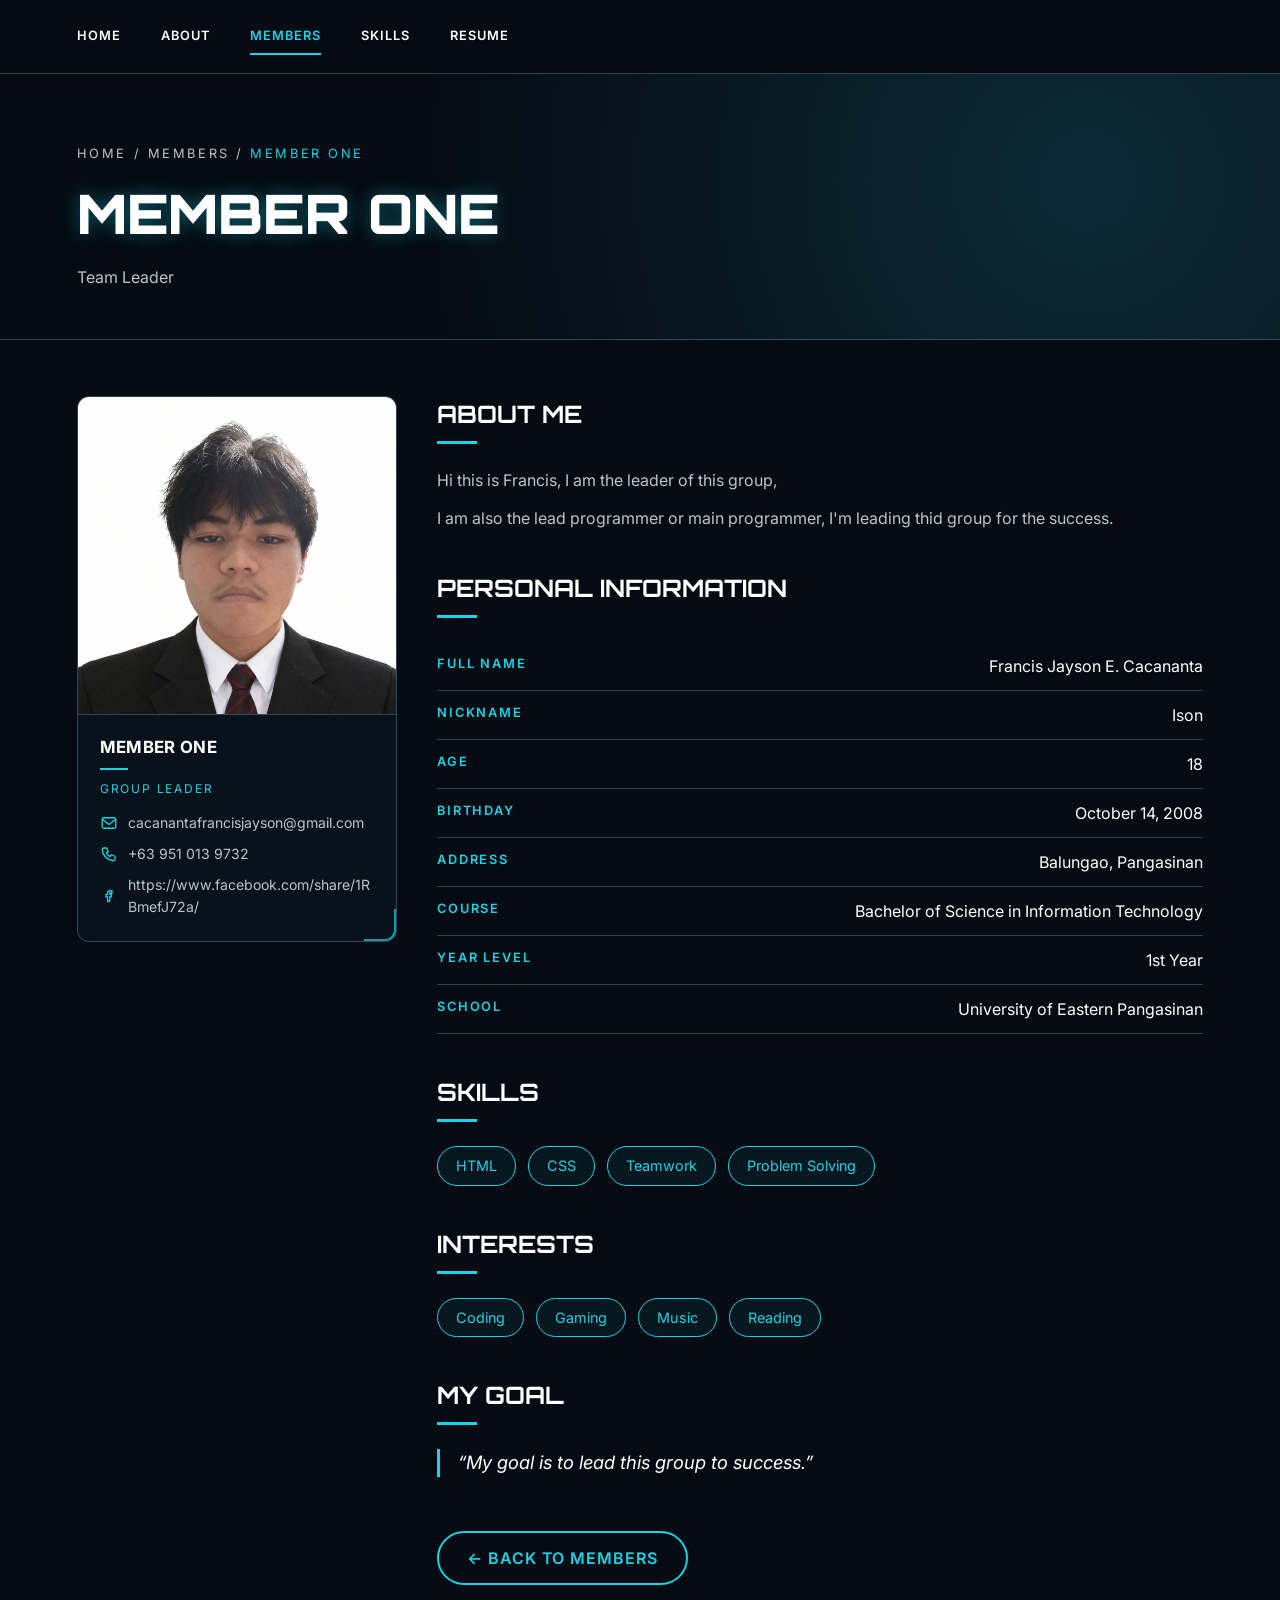
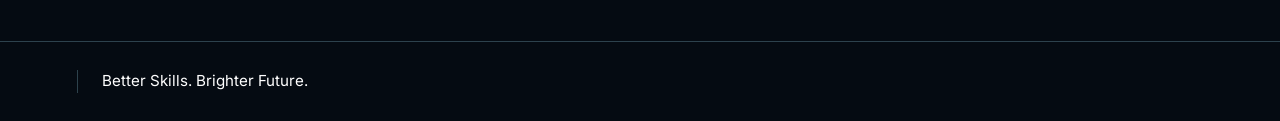
==== member1.html @ cbc36b00 "Add files via upload" ====
<!DOCTYPE html>
<html lang="en">
<head>
  <meta charset="UTF-8">
  <meta name="viewport" content="width=device-width, initial-scale=1">
  <title>Member One</title>
  <link rel="preconnect" href="https://fonts.googleapis.com">
  <link href="https://fonts.googleapis.com/css2?family=Inter:wght@400;500;600&family=Orbitron:wght@700;900&display=swap" rel="stylesheet">
  <link rel="stylesheet" href="mul.css">
</head>
<body>

  <!-- ============ PART 1: HEADER (same as the homepage) ============ -->
  <header class="site-header">

    <input type="checkbox" id="menu-toggle" class="menu-toggle">
    <label for="menu-toggle" class="menu-btn" aria-label="Toggle menu">&#9776;</label>
    <nav class="nav" id="nav">
      <a href="index.html">Home</a>
      <a href="about.html">About</a>
      <a class="active" href="members.html">Members</a>
      <a href="skills.html">Skills</a>
      <a href="resume.html">Resume</a>

    </nav>
  </header>

  <main>

    <!-- ============ PART 2: PAGE BANNER (name + role) ============ -->
    <section class="page-banner">
      <p class="crumbs">HOME / MEMBERS / <span>MEMBER ONE</span></p>
      <h1>MEMBER ONE</h1>
      <p class="banner-desc">Team Leader</p>
    </section>

    <section class="section profile">

      <!-- ============ PART 3: SIDE CARD (photo + contacts) ============ -->
      <aside class="card person profile-side">
        <!-- Photo: save the picture as images/member1.jpg -->
        <div class="photo" data-initials="MO">
          <div class="photo-img" style="background-image: url(nigk.jpg)"></div>
        </div>
        <div class="person-body">
          <h3>MEMBER ONE</h3>
          <p class="role">GROUP LEADER</p>
          <ul class="contact-list">
            <li><svg viewBox="0 0 24 24"><rect x="3" y="5" width="18" height="14" rx="2"/><path d="M3 7l9 7 9-7"/></svg><a href="mailto:member1@email.com">cacanantafrancisjayson@gmail.com</a></li>
            <li><svg viewBox="0 0 24 24"><path d="M5 4h4l2 5-2.5 1.5a11 11 0 0 0 5 5L15 13l5 2v4a2 2 0 0 1-2 2A16 16 0 0 1 3 6a2 2 0 0 1 2-2z"/></svg><a href="tel:+639000000000">+63 951 013 9732</a></li>
            <li><svg viewBox="0 0 24 24"><path d="M14 8h2V5h-2.5C11 5 10 6.5 10 8.5V10H8v3h2v6h3v-6h2l.5-3H13V8.7c0-.5.2-.7 1-.7z"/></svg><a href="https://facebook.com/">https://www.facebook.com/share/1RBmefJ72a/</a></li>
          </ul>
        </div>
      </aside>

      <div class="profile-main">

        <!-- ============ PART 4: ABOUT ME ============ -->
        <h2 class="section-title">ABOUT ME</h2>
        <p>
          Hi this is Francis, I am the leader of this group,
        </p>
        <p>
           I am also the lead programmer or main programmer, I'm leading thid group for the success.
        </p>

        <!-- ============ PART 5: PERSONAL INFORMATION (edit the right side) ============ -->
        <h2 class="section-title">PERSONAL INFORMATION</h2>
        <dl class="info-list">
          <div><dt>FULL NAME</dt><dd>Francis Jayson E. Cacananta</dd></div>
          <div><dt>NICKNAME</dt><dd>Ison</dd></div>
          <div><dt>AGE</dt><dd>18</dd></div>
          <div><dt>BIRTHDAY</dt><dd>October 14, 2008</dd></div>
          <div><dt>ADDRESS</dt><dd>Balungao, Pangasinan</dd></div>
          <div><dt>COURSE</dt><dd>Bachelor of Science in Information Technology</dd></div>
          <div><dt>YEAR LEVEL</dt><dd>1st Year</dd></div>
          <div><dt>SCHOOL</dt><dd>University of Eastern Pangasinan</dd></div>
        </dl>

        <!-- ============ PART 6: SKILLS ============ -->
        <h2 class="section-title">SKILLS</h2>
        <div class="chips">
          <span class="chip">HTML</span>
          <span class="chip">CSS</span>
          <span class="chip">Teamwork</span>
          <span class="chip">Problem Solving</span>
        </div>

        <!-- ============ PART 7: INTERESTS ============ -->
        <h2 class="section-title">INTERESTS</h2>
        <div class="chips">
          <span class="chip">Coding</span>
          <span class="chip">Gaming</span>
          <span class="chip">Music</span>
          <span class="chip">Reading</span>
        </div>

        <!-- ============ PART 8: MY GOAL ============ -->
        <h2 class="section-title">MY GOAL</h2>
        <p class="goal">&ldquo;My goal is to lead this group to success.&rdquo;</p>

        <a class="btn" href="members.html">&larr; BACK TO MEMBERS</a>
      </div>

    </section>

  </main>

  <!-- ============ PART 6: FOOTER (same as the homepage) ============ -->
  <footer class="site-footer">
    <div class="footer-left">

      <span class="footer-slogan">Better Skills. Brighter Future.</span>
    </div>

  </footer>

</body>
</html>
---- mul.css ----
/* =====================================================
   RM PORTFOLIO – style.css
   Edit PART 0 first (colors + fonts), then the rest.
   ===================================================== */

/* ---------- PART 0: COLORS & FONTS (change these first!) ---------- */
:root {
  --bg:        #050b12;   /* page background */
  --bg-card:   #07121b;   /* card background */
  --cyan:      #19d3e6;   /* main accent color */
  --text:      #ffffff;
  --muted:     #b9c6cf;   /* paragraph text */
  --border:    rgba(120, 170, 185, 0.35);
  --font-head: 'Orbitron', sans-serif;
  --font-body: 'Inter', Arial, sans-serif;
  --page-pad:  clamp(20px, 6vw, 96px); /* left/right spacing of the page */
}

/* ---------- PART 0.5: RESET ---------- */
* { box-sizing: border-box; margin: 0; padding: 0; }
body { background: var(--bg); color: var(--text); font-family: var(--font-body); line-height: 1.5; }
a { color: inherit; text-decoration: none; }
:focus-visible { outline: 2px solid var(--cyan); outline-offset: 3px; }


/* ---------- PART 1: HEADER ---------- */
.site-header {
  display: flex; align-items: center; justify-content: space-between;
  padding: 18px var(--page-pad);
  border-bottom: 1px solid var(--border);
  position: relative; z-index: 5;
}
.logo { display: flex; align-items: center; gap: 18px; }
.logo-mark {
  font-family: var(--font-head); font-weight: 900; font-size: 2rem;
  color: var(--cyan); letter-spacing: -2px;
}
.logo-text { font-size: 1rem; letter-spacing: 0.35em; }

.nav { display: flex; gap: 40px; }
.nav a {
  font-size: 0.8rem; font-weight: 600; letter-spacing: 0.08em; text-transform: uppercase;
  padding: 8px 0; border-bottom: 2px solid transparent;
}
.nav a:hover, .nav a.active { color: var(--cyan); border-color: var(--cyan); }

.menu-toggle { position: absolute; opacity: 0; pointer-events: none; }
.menu-toggle:focus-visible + .menu-btn { outline: 2px solid var(--cyan); outline-offset: 3px; }
.menu-btn { display: none; background: none; border: 1px solid var(--border); color: var(--cyan); font-size: 1.4rem; padding: 4px 12px; border-radius: 6px; cursor: pointer; user-select: none; }


/* ---------- PART 2: HERO ---------- */
.hero {
  position: relative; overflow: hidden;
  min-height: 430px; padding: 80px var(--page-pad);
  border-bottom: 1px solid var(--border);
  display: flex; align-items: center;
}
.hero-text { position: relative; z-index: 2; max-width: 640px; }
.hero-hello { letter-spacing: 0.3em; margin-bottom: 8px; }
.hero-tagline { letter-spacing: 0.25em; margin: 8px 0 22px; }
.hero-tagline span { color: var(--cyan); }
.hero-desc { color: var(--muted); max-width: 480px; margin-bottom: 28px; }

/* Glitch title – the shaking effect comes from ::before and ::after */
.glitch {
  position: relative; display: inline-block;
  font-family: var(--font-head); font-weight: 900;
  font-size: clamp(2.2rem, 7vw, 4.8rem); line-height: 1.1;
}
.glitch::before, .glitch::after {
  content: attr(data-text);
  position: absolute; inset: 0;
  opacity: 0.8;
}
.glitch::before { color: var(--cyan); animation: glitch-a 3s infinite steps(1); }
.glitch::after  { color: #7fefff;    animation: glitch-b 3s infinite steps(1); }
@keyframes glitch-a {
  0%, 88%, 100% { clip-path: inset(0 0 100% 0); transform: none; }
  90% { clip-path: inset(20% 0 55% 0); transform: translateX(-6px); }
  94% { clip-path: inset(60% 0 15% 0); transform: translateX(5px); }
}
@keyframes glitch-b {
  0%, 89%, 100% { clip-path: inset(0 0 100% 0); transform: none; }
  92% { clip-path: inset(45% 0 30% 0); transform: translateX(7px); }
  96% { clip-path: inset(10% 0 70% 0); transform: translateX(-4px); }
}

/* Button */
.btn {
  display: inline-block; padding: 13px 28px;
  border: 2px solid var(--cyan); border-radius: 999px;
  color: var(--cyan); font-weight: 600; letter-spacing: 0.06em;
  transition: background 0.2s, color 0.2s;
}
.btn:hover { background: var(--cyan); color: var(--bg); }

/* Hero picture (right side). Save your photo as images/laptop.jpg */
.hero-image {
  position: absolute; top: 0; right: 0; bottom: 0; width: 52%;
  background:
    linear-gradient(90deg, var(--bg) 0%, transparent 45%),
    url("images/laptop.jpg") center / cover no-repeat,
    radial-gradient(circle at 60% 50%, #0d2a36, var(--bg) 70%);
  clip-path: polygon(14% 0, 100% 0, 100% 100%, 0 100%);
}
.hero-image::after {                       /* the glowing cyan slash */
  content: ""; position: absolute; top: 0; bottom: 0; right: 12%;
  width: 6px; background: var(--cyan);
  transform: skewX(-18deg); box-shadow: 0 0 24px var(--cyan);
}

/* Small vertical text on the far right */
.hero-side {
  position: absolute; right: var(--page-pad); top: 50%; transform: translateY(-50%);
  z-index: 2; letter-spacing: 0.2em; color: var(--muted); line-height: 1.9;
  font-size: 0.95rem; text-align: left;
}


/* ---------- PART 3: CARDS ---------- */
.cards {
  display: grid; grid-template-columns: repeat(5, 1fr); gap: 24px;
  padding: 48px var(--page-pad);
}
.card {
  position: relative; display: flex; flex-direction: column;
  padding: 28px 24px; min-height: 310px;
  background: var(--bg-card); border: 1px solid var(--border); border-radius: 12px;
  transition: transform 0.2s, box-shadow 0.2s, border-color 0.2s;
}
.card:hover { transform: translateY(-4px); border-color: var(--cyan); box-shadow: 0 0 22px rgba(25, 211, 230, 0.25); }

/* corner decorations (top-left and bottom-right) */
.card::before, .card::after { content: ""; position: absolute; width: 30px; height: 30px; border: 0 solid var(--cyan); opacity: 0.7; }
.card::before { top: -1px; left: -1px; border-top-width: 3px; border-left-width: 3px; border-radius: 12px 0 0 0; }
.card::after  { bottom: -1px; right: -1px; border-bottom-width: 3px; border-right-width: 3px; border-radius: 0 0 12px 0; }

.icon { width: 44px; height: 44px; fill: none; stroke: var(--cyan); stroke-width: 1.6; stroke-linecap: round; stroke-linejoin: round; margin-bottom: 18px; }
.card h3 { font-size: 1.15rem; letter-spacing: 0.02em; padding-bottom: 12px; margin-bottom: 14px; position: relative; }
.card h3::after { content: ""; position: absolute; left: 0; bottom: 0; width: 28px; height: 2px; background: var(--cyan); }
.card p { color: var(--muted); font-size: 0.92rem; flex: 1; }
.card-link { color: var(--cyan); font-weight: 600; margin-top: 20px; }


/* ---------- PART 4: FOOTER ---------- */
.site-footer {
  display: flex; align-items: center; justify-content: space-between; flex-wrap: wrap; gap: 20px;
  padding: 28px var(--page-pad); border-top: 1px solid var(--border);
}
.footer-left { display: flex; align-items: center; gap: 24px; }
.footer-slogan { padding-left: 24px; border-left: 1px solid var(--border); font-size: 0.95rem; }
.socials { display: flex; gap: 16px; }
.socials a {
  width: 40px; height: 40px; display: grid; place-items: center;
  border: 1.5px solid var(--cyan); border-radius: 50%; color: var(--cyan);
  transition: background 0.2s, color 0.2s;
}
.socials a:hover { background: var(--cyan); color: var(--bg); }
.socials svg { width: 20px; height: 20px; fill: none; stroke: currentColor; stroke-width: 1.6; stroke-linecap: round; stroke-linejoin: round; }


/* ---------- PART 5: MOBILE / TABLET ---------- */
@media (max-width: 1100px) {
  .cards { grid-template-columns: repeat(2, 1fr); }
  .hero-side { display: none; }
  .hero-image { width: 100%; opacity: 0.35; clip-path: none; }
  .hero-image::after { display: none; }
}
@media (max-width: 800px) {
  .menu-btn { display: block; }
  .nav {
    display: none; position: absolute; top: 100%; left: 0; right: 0;
    flex-direction: column; gap: 0; background: var(--bg);
    border-bottom: 1px solid var(--border); padding: 8px var(--page-pad) 16px;
  }
  .menu-toggle:checked ~ .nav { display: flex; }
  .nav a { padding: 12px 0; }
}
@media (max-width: 560px) {
  .cards { grid-template-columns: 1fr; }
  .footer-slogan { border: 0; padding: 0; }
  .footer-left { flex-direction: column; align-items: flex-start; gap: 10px; }
}

/* Respect people who turn off animations */
@media (prefers-reduced-motion: reduce) {
  .glitch::before, .glitch::after { animation: none; }
  .card, .btn { transition: none; }
}


/* =====================================================
   ABOUT PAGE (used by about.html)
   ===================================================== */

/* ---------- Page banner (title area, reused on other pages) ---------- */
.page-banner {
  padding: 70px var(--page-pad) 50px;
  border-bottom: 1px solid var(--border);
  background: radial-gradient(circle at 85% 40%, #0d2a36, var(--bg) 60%);
}
.crumbs { letter-spacing: 0.2em; font-size: 0.8rem; color: var(--muted); margin-bottom: 10px; }
.crumbs span { color: var(--cyan); }
.page-banner h1 { font-family: var(--font-head); font-weight: 900; font-size: clamp(2rem, 5vw, 3.4rem); text-shadow: 0 0 18px rgba(25, 211, 230, 0.4); }
.banner-desc { color: var(--muted); margin-top: 10px; }

/* ---------- Sections (reused on other pages) ---------- */
.section { padding: 56px var(--page-pad) 20px; }
.section-title { font-family: var(--font-head); font-size: 1.5rem; padding-bottom: 12px; margin-bottom: 24px; position: relative; }
.section-title::after { content: ""; position: absolute; left: 0; bottom: 0; width: 40px; height: 3px; background: var(--cyan); }

/* ---------- Our story (text left, picture right) ---------- */
.story { display: grid; grid-template-columns: 1.2fr 1fr; gap: 48px; align-items: center; }
.story-text p { color: var(--muted); margin-bottom: 16px; }
.story-text .btn { margin-top: 8px; }
.story-image {
  min-height: 300px; border: 1px solid var(--border); border-radius: 12px;
  background:
    url("images/about.jpg") center / cover no-repeat,
    radial-gradient(circle at 50% 50%, #0d2a36, var(--bg-card) 75%);
  box-shadow: 0 0 22px rgba(25, 211, 230, 0.2);
}

/* ---------- 3 cards (reuses .card from the homepage) ---------- */
.cards-3 { display: grid; grid-template-columns: repeat(3, 1fr); gap: 24px; }
.cards-3 .card { min-height: 240px; }

/* ---------- Numbers ---------- */
.stats {
  display: grid; grid-template-columns: repeat(4, 1fr); text-align: center;
  margin: 40px var(--page-pad) 56px; padding: 28px 0;
  border-top: 1px solid var(--border); border-bottom: 1px solid var(--border);
}
.stat strong { display: block; font-family: var(--font-head); font-size: 2.2rem; color: var(--cyan); }
.stat span { letter-spacing: 0.2em; font-size: 0.8rem; color: var(--muted); }

/* ---------- About page on tablet / phone ---------- */
@media (max-width: 900px) {
  .story { grid-template-columns: 1fr; }
  .cards-3 { grid-template-columns: 1fr; }
  .stats { grid-template-columns: repeat(2, 1fr); row-gap: 24px; }
}


/* =====================================================
   MEMBERS, SKILLS, PROJECTS, CONTACT PAGES
   ===================================================== */

/* ---------- MEMBERS ---------- */
.members-grid { display: grid; grid-template-columns: repeat(auto-fill, minmax(220px, 1fr)); gap: 24px; }
.member { text-align: center; align-items: center; }
.avatar {
  width: 110px; height: 110px; border-radius: 50%; object-fit: cover; margin-bottom: 16px;
  border: 2px solid var(--cyan); box-shadow: 0 0 16px rgba(25, 211, 230, 0.35);
  background: radial-gradient(circle, #0d2a36, var(--bg-card));
  display: grid; place-items: center;
  font-family: var(--font-head); font-weight: 900; font-size: 1.8rem; color: var(--cyan);
}
.member h3 { padding-bottom: 12px; }
.member h3::after { left: 50%; transform: translateX(-50%); }   /* centers the small line */
.role { color: var(--cyan); font-size: 0.8rem; letter-spacing: 0.15em; margin-bottom: 10px; flex: 0 !important; }
.member-links { margin-top: 16px; font-size: 0.85rem; flex: 0 !important; }
.member-links a { color: var(--cyan); }
.member-links a:hover { text-decoration: underline; }

/* ---------- SKILLS ---------- */
.two-col { display: grid; grid-template-columns: 1fr 1fr; gap: 56px; }
.skill { margin-bottom: 22px; }
.skill-top { display: flex; justify-content: space-between; font-weight: 600; margin-bottom: 8px; }
.skill-top span:last-child { color: var(--cyan); }
.bar { height: 10px; border-radius: 999px; background: rgba(255, 255, 255, 0.06); border: 1px solid var(--border); overflow: hidden; }
.bar span { display: block; height: 100%; border-radius: 999px; background: linear-gradient(90deg, #0a8fa0, var(--cyan)); box-shadow: 0 0 10px var(--cyan); }
.chips { display: flex; flex-wrap: wrap; gap: 12px; }
.chip { padding: 8px 18px; border: 1px solid var(--cyan); border-radius: 999px; color: var(--cyan); font-size: 0.9rem; background: rgba(25, 211, 230, 0.06); }
.chip.small { padding: 3px 12px; font-size: 0.75rem; }

/* ---------- PROJECTS ---------- */
.projects-grid { display: grid; grid-template-columns: repeat(auto-fill, minmax(290px, 1fr)); gap: 24px; }
.card.project { padding: 0; overflow: hidden; }
.project-img { height: 170px; background-color: #0d2a36; background-size: cover; background-position: center; border-bottom: 1px solid var(--border); }
.project-body { padding: 22px 24px 26px; display: flex; flex-direction: column; flex: 1; }
.tags { display: flex; flex-wrap: wrap; gap: 8px; margin-top: 14px; }

/* ---------- CONTACT ---------- */

  width: 100%; padding: 12px 14px; font: inherit; color: var(--text);
  background: var(--bg-card); border: 1px solid var(--border); border-radius: 8px;
}

/* ---------- These pages on tablet / phone ---------- */
@media (max-width: 900px) {
  .two-col { grid-template-columns: 1fr; gap: 36px; }
}


/* =====================================================
   TEAM CONTACTS (contact.html) – photo + contacts under it
   ===================================================== */
.team-grid { display: grid; grid-template-columns: repeat(auto-fill, minmax(230px, 1fr)); gap: 24px; }
.card.person { padding: 0; overflow: hidden; min-height: 0; }

/* Square photo. If the picture is missing, the initials show instead. */
.photo {
  position: relative; aspect-ratio: 1 / 1; border-bottom: 1px solid var(--border);
  background: radial-gradient(circle, #0d2a36, var(--bg-card));
  display: grid; place-items: center;
}
.photo::before {
  content: attr(data-initials);
  font-family: var(--font-head); font-weight: 900; font-size: 3rem; color: var(--cyan);
}
.photo-img { position: absolute; inset: 0; background-size: cover; background-position: center; }

.person-body { padding: 20px 22px 24px; }
.person-body h3 { font-size: 1.05rem; padding-bottom: 10px; margin-bottom: 10px; }
.person-body .role { color: var(--cyan); font-size: 0.75rem; letter-spacing: 0.15em; margin-bottom: 14px; flex: 0; }

/* Contacts list under the photo */
.contact-list { list-style: none; display: grid; gap: 10px; }
.contact-list li { display: flex; align-items: center; gap: 10px; font-size: 0.88rem; color: var(--muted); }
.contact-list svg { width: 18px; height: 18px; flex-shrink: 0; fill: none; stroke: var(--cyan); stroke-width: 1.7; stroke-linecap: round; stroke-linejoin: round; }
.contact-list a { overflow-wrap: anywhere; }
.contact-list a:hover { color: var(--cyan); text-decoration: underline; }


/* =====================================================
   EXPLORE MORE PAGE (explore.html)
   ===================================================== */

/* Documentary picture box (16:9) */
.video-frame {
  max-width: 960px; margin: 0 auto; aspect-ratio: 16 / 9; background: #000;
  border: 1px solid var(--cyan); border-radius: 12px; overflow: hidden;
  box-shadow: 0 0 28px rgba(25, 211, 230, 0.3);
}
.documentary-img { width: 100%; height: 100%; background-color: #0d2a36; background-size: cover; background-position: center; }
.video-caption { max-width: 960px; margin: 20px auto 0; text-align: center; }
.video-caption h3 { margin-bottom: 6px; }
.video-caption p { color: var(--muted); }

/* Message for visitors */
.card.message { max-width: 860px; margin: 0 auto; min-height: 0; padding: 40px; text-align: center; align-items: center; }
.card.message h3 { font-family: var(--font-head); font-size: 1.4rem; }
.card.message h3::after { left: 50%; transform: translateX(-50%); }
.card.message p { flex: 0; margin-bottom: 16px; font-size: 1rem; }
.signature { color: var(--cyan) !important; font-weight: 600; margin-top: 8px; }
.message-buttons { display: flex; flex-wrap: wrap; justify-content: center; gap: 16px; margin-top: 12px; }



/* =====================================================
   MEMBER PROFILE PAGES (member1.html ... member4.html)
   ===================================================== */
.profile { display: grid; grid-template-columns: 320px 1fr; gap: 40px; align-items: start; padding-bottom: 56px; }
.profile-side { position: sticky; top: 20px; }
.profile-main > p { color: var(--muted); margin-bottom: 14px; }
.profile-main .section-title { margin-top: 40px; }
.profile-main .section-title:first-child { margin-top: 0; }
.profile-main .btn { margin-top: 40px; }

/* Personal information table */
.info-list > div { display: flex; justify-content: space-between; gap: 24px; padding: 12px 0; border-bottom: 1px solid var(--border); }
.info-list dt { color: var(--cyan); font-size: 0.8rem; letter-spacing: 0.15em; font-weight: 600; }
.info-list dd { color: var(--text); text-align: right; }

.goal { font-size: 1.15rem; font-style: italic; color: var(--text) !important; padding-left: 18px; border-left: 3px solid var(--cyan); }

@media (max-width: 900px) {
  .profile { grid-template-columns: 1fr; }
  .profile-side { position: static; max-width: 360px; }
}
@media (max-width: 560px) {
  .info-list > div { flex-direction: column; gap: 2px; }
  .info-list dd { text-align: left; }
}
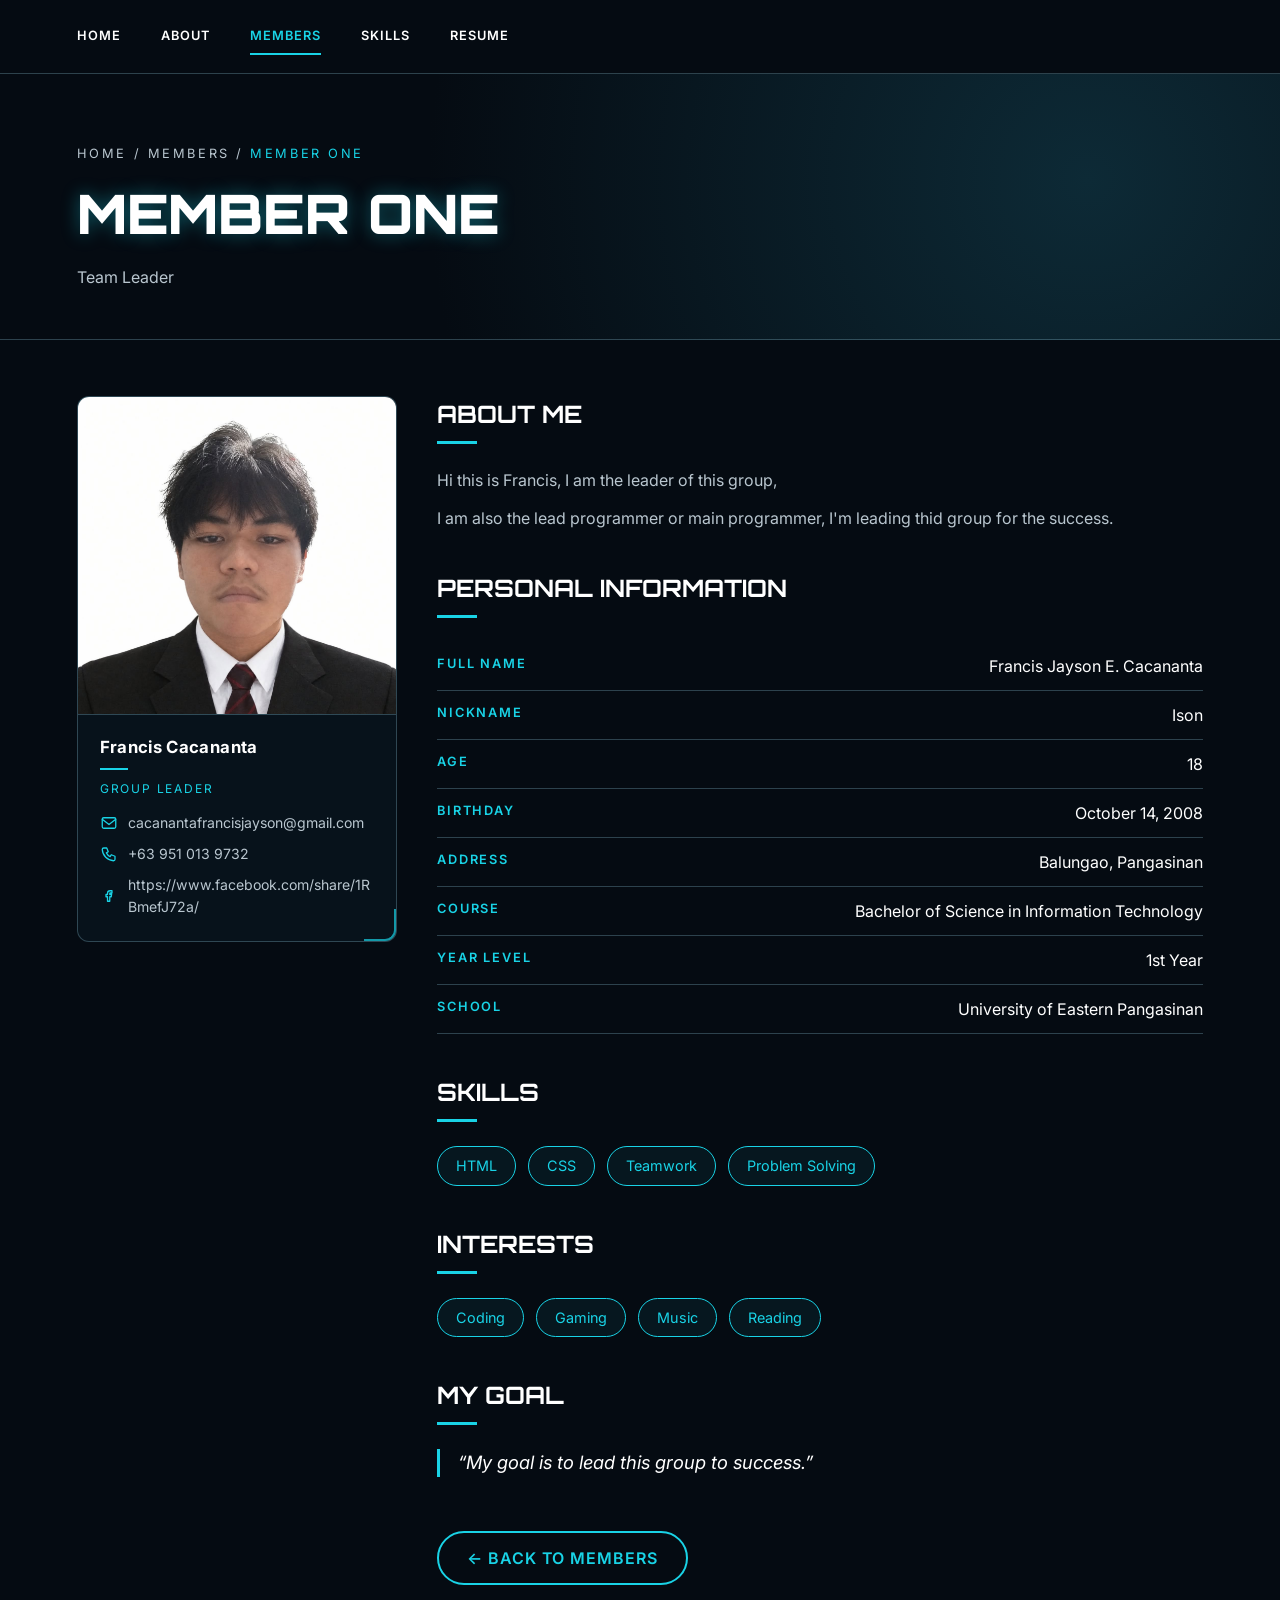
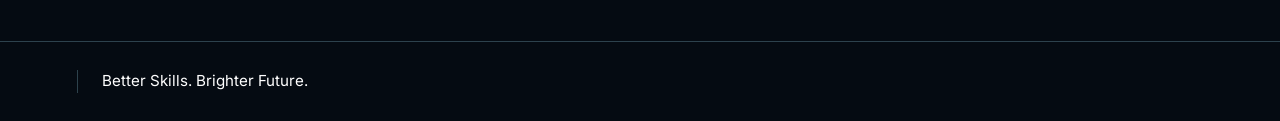
==== commit 5178f62e: "Update member1.html" ====
--- a/member1.html
+++ b/member1.html
@@ -43,7 +43,7 @@
           <div class="photo-img" style="background-image: url(nigk.jpg)"></div>
         </div>
         <div class="person-body">
-          <h3>MEMBER ONE</h3>
+          <h3>Francis Cacananta</h3>
           <p class="role">GROUP LEADER</p>
           <ul class="contact-list">
             <li><svg viewBox="0 0 24 24"><rect x="3" y="5" width="18" height="14" rx="2"/><path d="M3 7l9 7 9-7"/></svg><a href="mailto:member1@email.com">cacanantafrancisjayson@gmail.com</a></li>
